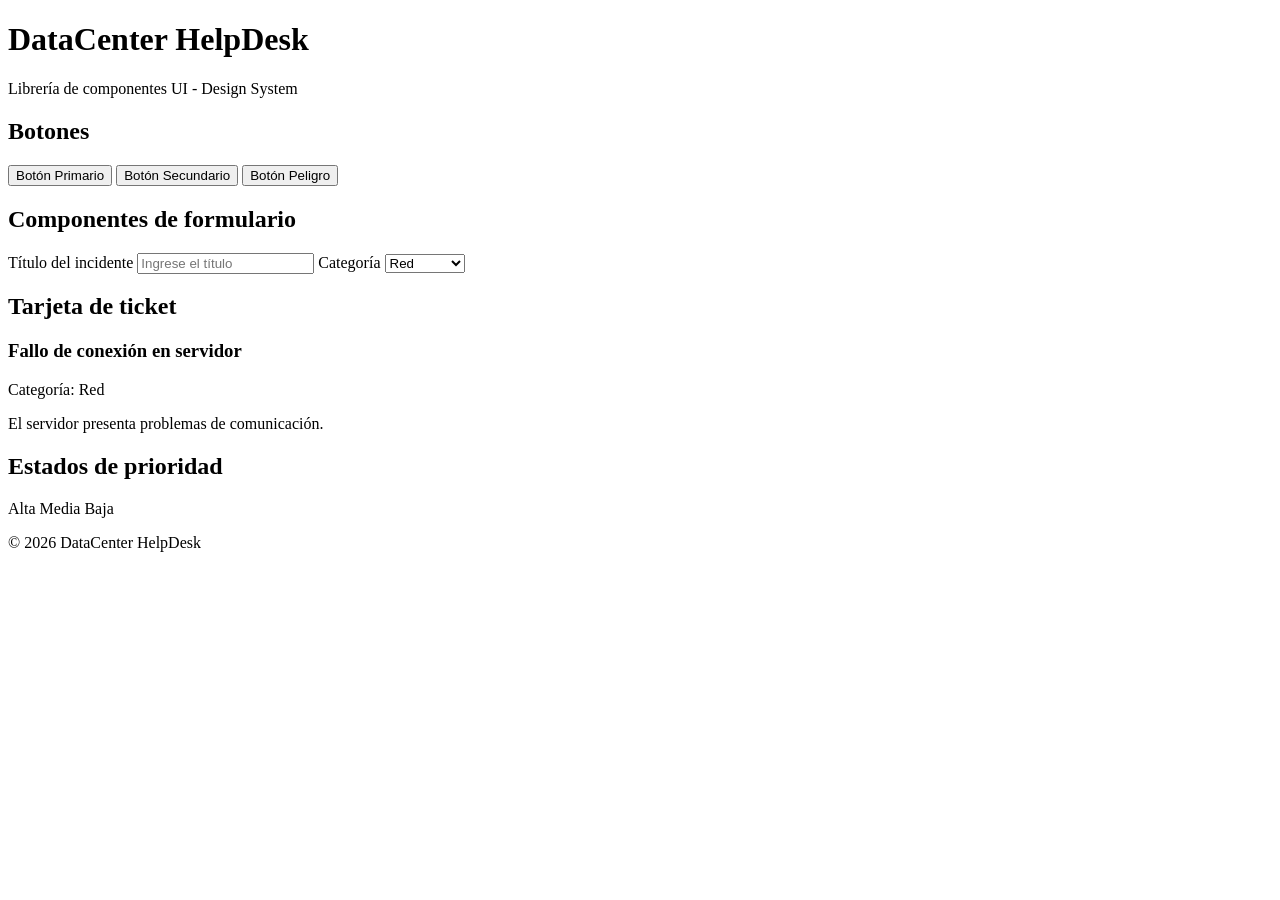
==== ui-kit/index.html @ 3ae83e25 "Creación de página de prueba para componentes UI" ====
<!DOCTYPE html>
<html lang="es">

<head>
    <meta charset="UTF-8">
    <meta name="viewport" content="width=device-width, initial-scale=1.0">
    <title>DataCenter HelpDesk - UI Kit</title>

    <link rel="stylesheet" href="style.css">
</head>

<body>

<header>
    <h1>DataCenter HelpDesk</h1>
    <p>Librería de componentes UI - Design System</p>
</header>


<main>

    <section>
        <h2>Botones</h2>

        <button>
            Botón Primario
        </button>

        <button>
            Botón Secundario
        </button>

        <button>
            Botón Peligro
        </button>

    </section>

    <section>

        <h2>Componentes de formulario</h2>

        <form>

            <label for="incidente">
                Título del incidente
            </label>

            <input 
                type="text" 
                id="incidente"
                placeholder="Ingrese el título"
            >


            <label for="categoria">
                Categoría
            </label>

            <select id="categoria">

                <option>
                    Red
                </option>

                <option>
                    Hardware
                </option>

                <option>
                    Software
                </option>

            </select>


        </form>

    </section>

    <section>

        <h2>Tarjeta de ticket</h2>


        <article>

            <h3>
                Fallo de conexión en servidor
            </h3>

            <p>
                Categoría: Red
            </p>

            <p>
                El servidor presenta problemas de comunicación.
            </p>

        </article>


    </section>

    <section>

        <h2>Estados de prioridad</h2>


        <span>
            Alta
        </span>


        <span>
            Media
        </span>


        <span>
            Baja
        </span>


    </section>

</main>

<footer>

<p>
    © 2026 DataCenter HelpDesk
</p>

</footer>


</body>

</html>
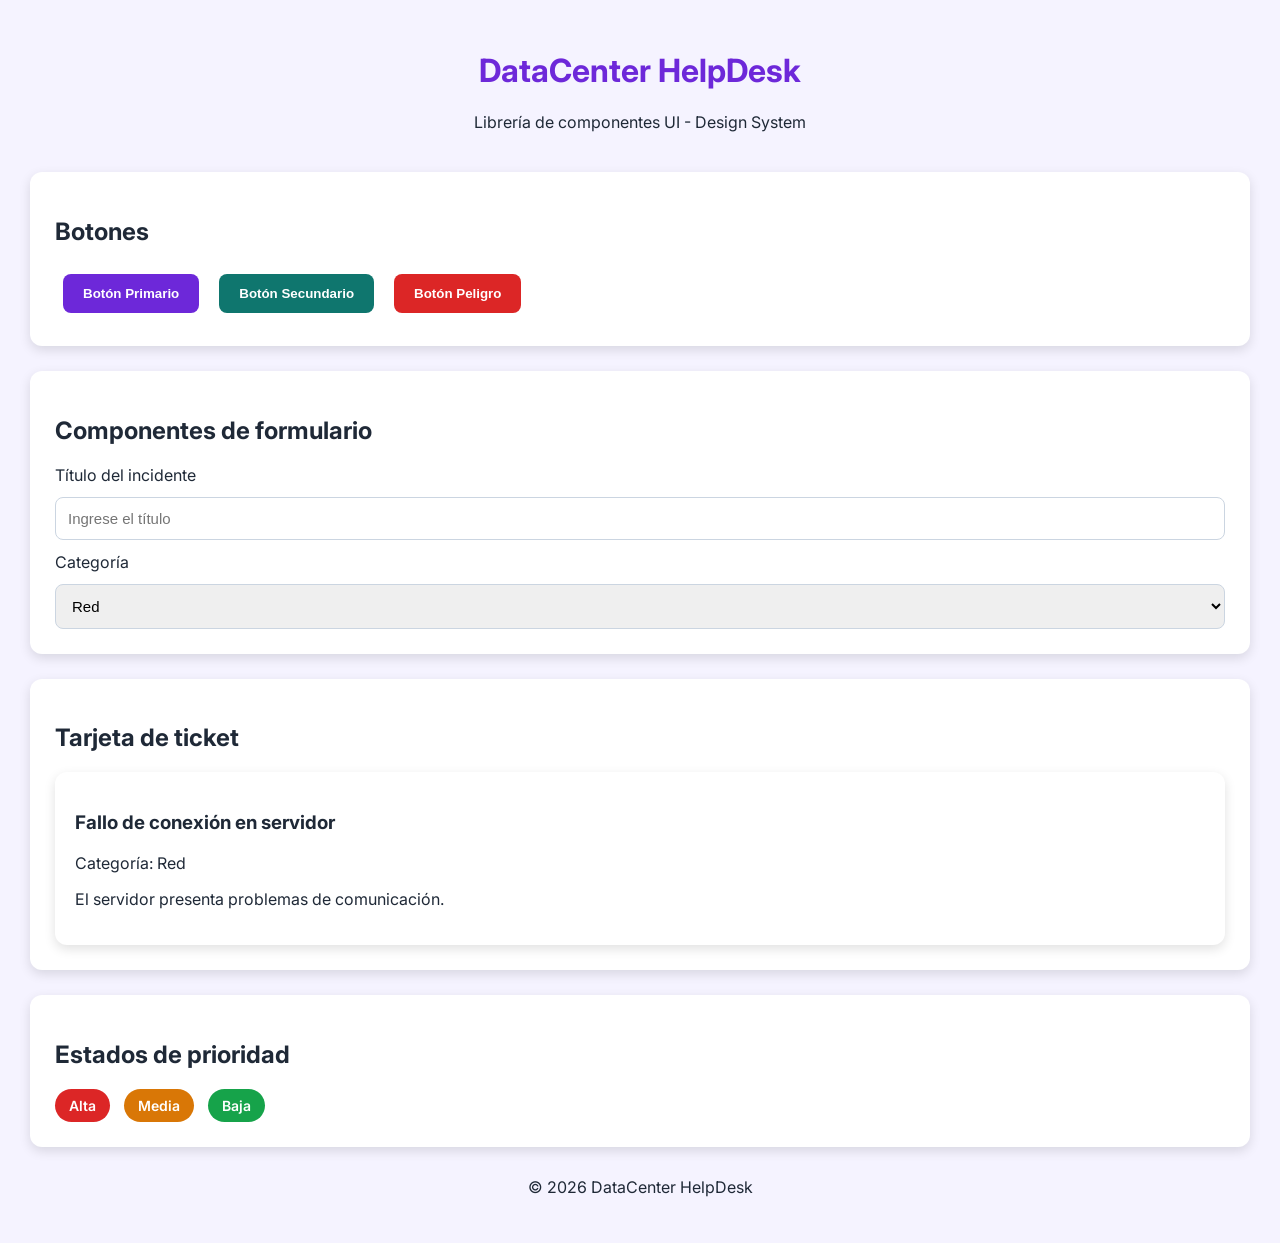
==== commit e1718ec8: "Optimización de componentes mediante clases reutilizables" ====
--- a/ui-kit/index.html
+++ b/ui-kit/index.html
@@ -22,15 +22,15 @@
     <section>
         <h2>Botones</h2>
 
-        <button>
+        <button class="btn btn-primary">
             Botón Primario
         </button>
 
-        <button>
+        <button class="btn btn-secondary">
             Botón Secundario
         </button>
 
-        <button>
+        <button class="btn btn-danger">
             Botón Peligro
         </button>
 
@@ -99,28 +99,25 @@
 
         </article>
 
-
+        
     </section>
 
     <section>
 
         <h2>Estados de prioridad</h2>
 
-
-        <span>
+        <span class="badge badge-high">
             Alta
         </span>
 
-
-        <span>
+        <span class="badge badge-medium">
             Media
         </span>
 
-
-        <span>
+        <span class="badge badge-low">
             Baja
         </span>
-
+    
 
     </section>
 
--- a/ui-kit/style.css
+++ b/ui-kit/style.css
@@ -0,0 +1,155 @@
+/* Importación de tipografía */
+@import url('https://fonts.googleapis.com/css2?family=Inter:wght@300;400;500;600;700&display=swap');
+
+
+/* Variables del Design System */
+:root {
+
+    --color-primary: #6D28D9;
+    --color-secondary: #0F766E;
+
+    --color-success: #16A34A;
+    --color-danger: #DC2626;
+    --color-warning: #D97706;
+
+    --color-background: #F5F3FF;
+    --color-surface: #FFFFFF;
+    --color-text: #1F2937;
+
+    --border-radius: 12px;
+
+    --shadow:
+    0 4px 12px rgba(0,0,0,0.12);
+}
+
+/* Configuración general */
+* {
+    box-sizing: border-box;
+}
+
+body {
+    font-family: 'Inter', sans-serif;
+    background-color: var(--color-background);
+    color: var(--color-text);
+    margin: 0;
+    padding: 30px;
+}
+
+/* Encabezado */
+header {
+    text-align: center;
+    margin-bottom: 40px;
+}
+
+header h1 {
+    color: var(--color-primary);
+}
+
+/* Secciones */
+section {
+    background-color: var(--color-surface);
+    padding: 25px;
+    margin-bottom: 25px;
+    border-radius: var(--border-radius);
+    box-shadow: var(--shadow);
+}
+
+/* Botones reutilizables */
+.btn {
+    padding: 12px 20px;
+    border: none;
+    border-radius: 8px;
+    margin: 8px;
+    cursor: pointer;
+    font-weight: 600;
+    transition: 0.3s;
+}
+
+.btn-primary {
+    background-color: var(--color-primary);
+    color: white;
+}
+
+.btn-primary:hover,
+.btn-primary:focus {
+    background-color: #5B21B6;
+}
+
+.btn-secondary {
+    background-color: var(--color-secondary);
+    color: white;
+}
+
+.btn-secondary:hover,
+.btn-secondary:focus {
+    background-color: #115E59;
+}
+
+.btn-danger {
+    background-color: var(--color-danger);
+    color: white;
+}
+
+.btn-danger:hover,
+.btn-danger:focus {
+    background-color: #991B1B;
+}
+
+/* Formularios */
+form {
+    display: flex;
+    flex-direction: column;
+    gap: 12px;
+}
+
+input,
+select {
+    padding: 12px;
+    border: 1px solid #CBD5E1;
+    border-radius: 8px;
+    font-size: 15px;
+}
+
+input:focus,
+select:focus {
+    outline: none;
+    border-color: var(--color-primary);
+    box-shadow: 0 0 8px rgba(109,40,217,0.35);
+}
+
+/* Card de ticket */
+article {
+    background-color: white;
+    padding: 20px;
+    border-radius: var(--border-radius);
+    box-shadow: var(--shadow);
+}
+
+/* Badges reutilizables */
+.badge {
+    display: inline-block;
+    padding: 8px 14px;
+    border-radius: 20px;
+    color: white;
+    margin-right: 10px;
+    font-size: 14px;
+    font-weight: 600;
+}
+
+.badge-high {
+    background-color: var(--color-danger);
+}
+
+.badge-medium {
+    background-color: var(--color-warning);
+}
+
+.badge-low {
+    background-color: var(--color-success);
+}
+
+/* Footer */
+footer {
+    text-align: center;
+    margin-top: 30px;
+}
